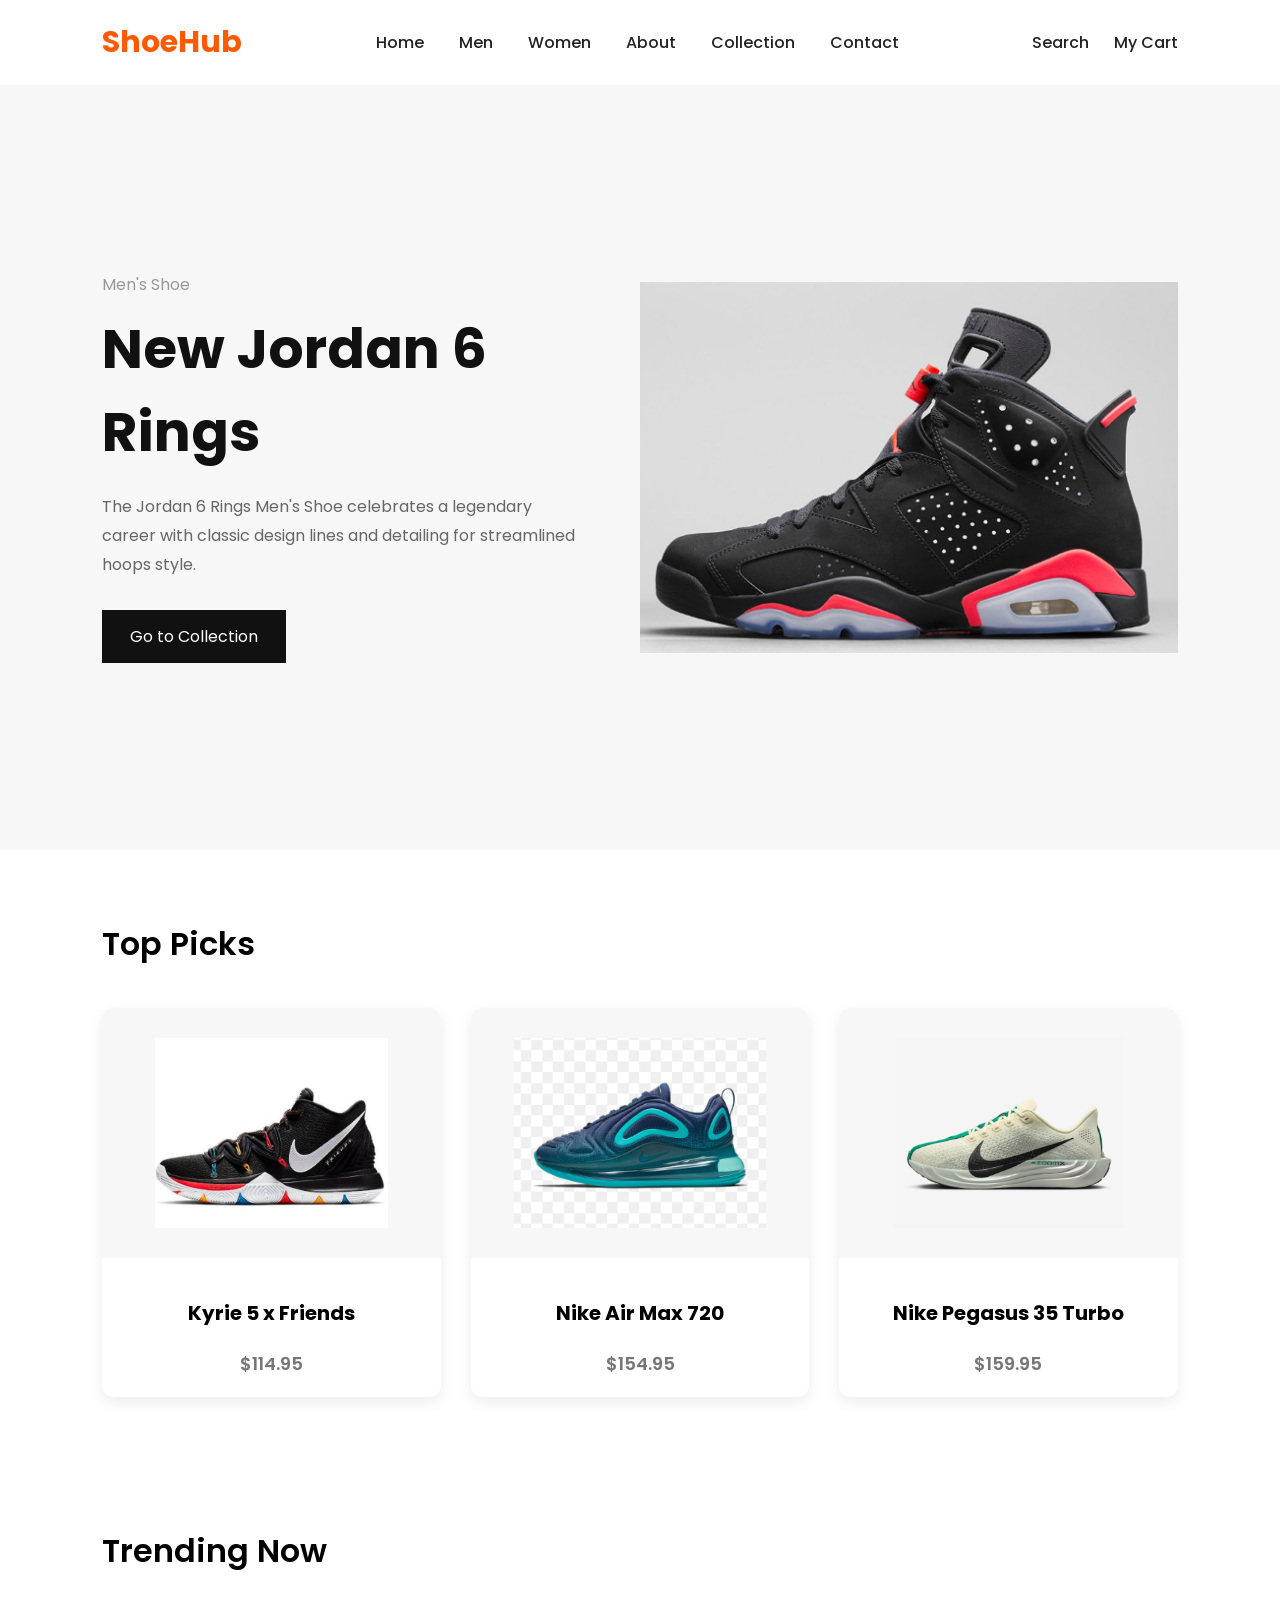
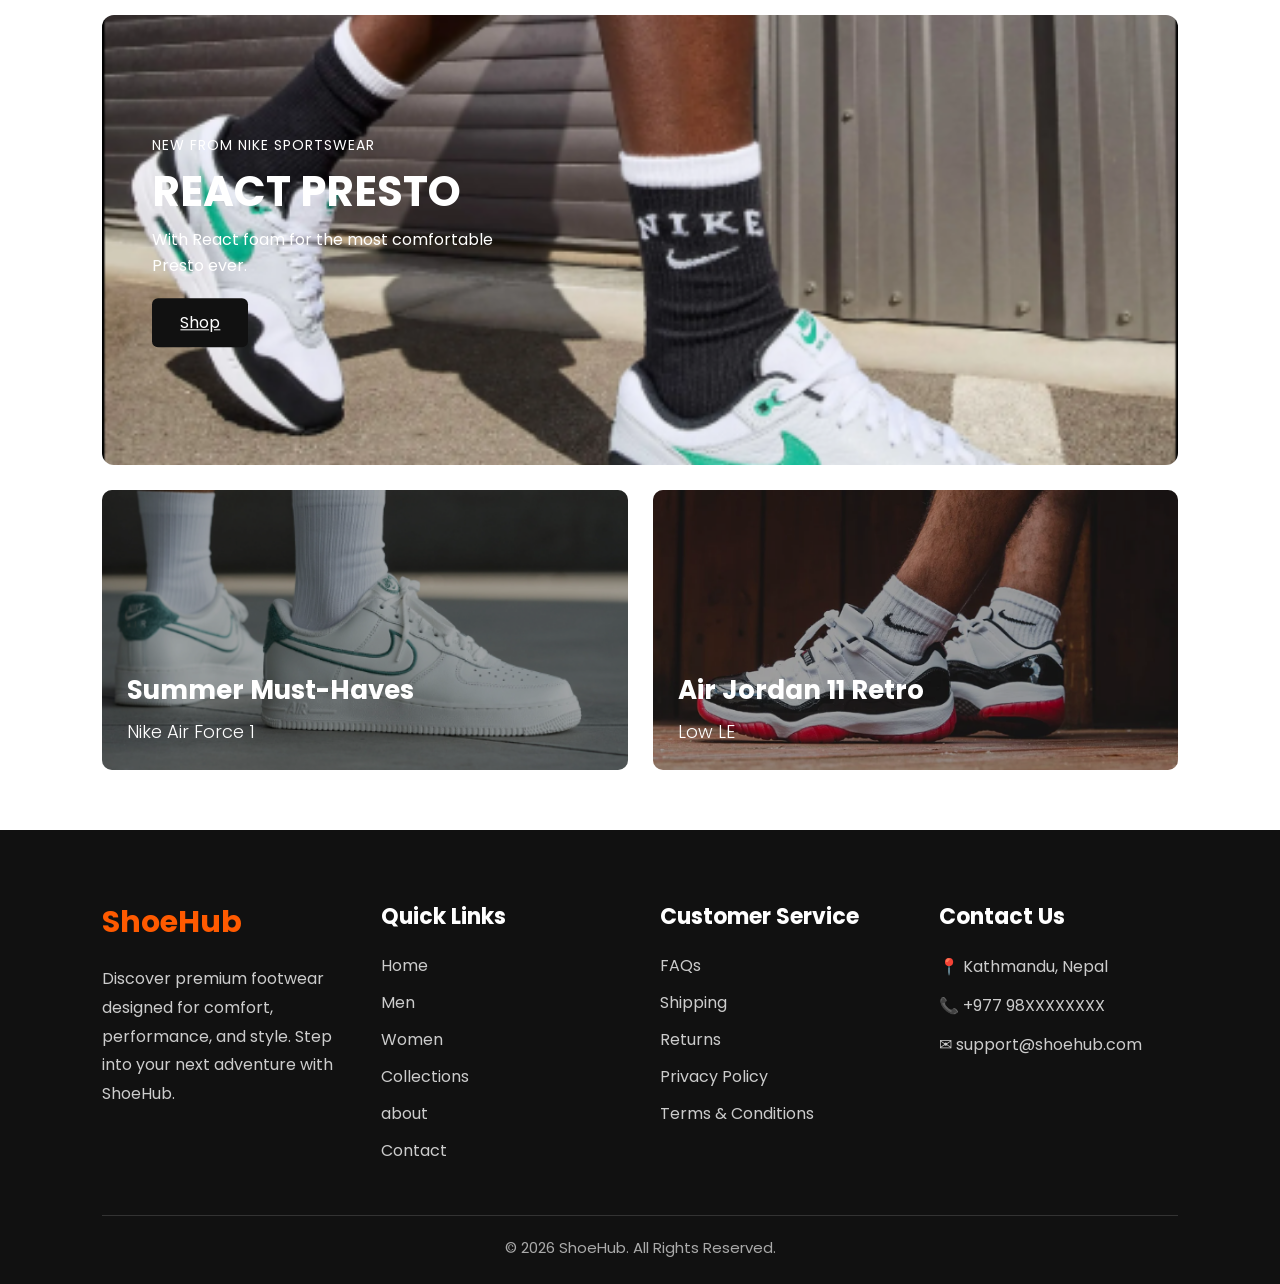
==== index.html @ 0c23a7a8 "Initial commit" ====
<!DOCTYPE html>
<html lang="en">

<head>
    <!-- Meta -->
    <meta charset="UTF-8">
    <meta name="viewport" content="width=device-width, initial-scale=1.0">

    <!-- Title -->
    <title>ShoeHub</title>

    <!-- CSS -->
    <link rel="stylesheet" href="style.css">

    <!-- Google Font -->
    <link href="https://fonts.googleapis.com/css2?family=Poppins:wght@300;400;500;600;700&display=swap"
        rel="stylesheet">
</head>

<body>

    <!-- =========================
            HEADER
    ========================== -->

    <header>

        <nav class="navbar">

            <!-- Logo -->
            <div class="logo">
                <h2>ShoeHub</h2>
            </div>

            <!-- Navigation -->
           <ul class="nav-links">
    <li><a href="index.html">Home</a></li>
    <li><a href="men.html">Men</a></li>
    <li><a href="women.html">Women</a></li>
    <li><a href="about.html">About</a></li>
    <li><a href="collection.html">Collection</a></li>
    <li><a href="contact.html">Contact</a></li>
</ul>

            <!-- Right Side -->
            <div class="nav-icons">
                <a href="#">Search</a>
                <a href="#">My Cart</a>
            </div>

        </nav>

    </header>

    <!-- =========================
             MAIN
    ========================== -->

    <main>

        <!-- ================= Hero ================= -->

        <section class="hero">

            <!-- Left Content -->
            <div class="hero-content">

                <p class="subtitle">Men's Shoe</p>

                <h1>New Jordan 6 Rings</h1>

                <p class="description">
                    The Jordan 6 Rings Men's Shoe celebrates a legendary career
                    with classic design lines and detailing for streamlined
                    hoops style.
                </p>

                <a href="#" class="hero-btn">
                    Go to Collection
                </a>

            </div>

            <!-- Right Image -->
            <div class="hero-image">

                <h2 class="hero-text">
                    AIR <br>
                    <span>JORDAN</span>
                </h2>

                <img src="images/hero-shoe.png" alt="Jordan Shoe">

            </div>

        </section>

        <!-- ================= Top Picks ================= -->

        <section class="top-picks">

            <div class="section-title">
                <h2>Top Picks</h2>
            </div>

            <div class="product-container">

                <!-- Product 1 -->
                <div class="product-card">
                    <img src="images/shoe1.png" alt="Kyrie 5 x Friends">
                    <h3>Kyrie 5 x Friends</h3>
                    <p>$114.95</p>
                </div>

                <!-- Product 2 -->
                <div class="product-card">
                    <img src="images/shoe2.png" alt="Nike Air Max 720">
                    <h3>Nike Air Max 720</h3>
                    <p>$154.95</p>
                </div>

                <!-- Product 3 -->
                <div class="product-card">
                    <img src="images/shoe3.png" alt="Nike Pegasus 35 Turbo">
                    <h3>Nike Pegasus 35 Turbo</h3>
                    <p>$159.95</p>
                </div>

            </div>

        </section>

        <!-- ================= Trending ================= -->

        <section class="trending">

            <div class="section-title">
                <h2>Trending Now</h2>
            </div>

            <!-- Large Banner -->

            <div class="trend-big">

                <img src="images/banner1.png" alt="React Presto Banner">

                <div class="trend-content">

                    <span>New from Nike Sportswear</span>

                    <h1>REACT PRESTO</h1>

                    <p>
                        With React foam for the most comfortable
                        Presto ever.
                    </p>

                    <a href="#">
                        Shop
                    </a>

                </div>

            </div>

            <!-- Small Banners -->

            <div class="trend-small">

                <div class="small-card">

                    <img src="images/banner2.png" alt="Nike Air Force 1">

                    <div class="overlay">
                        <h3>Summer Must-Haves</h3>
                        <p>Nike Air Force 1</p>
                    </div>

                </div>

                <div class="small-card">

                    <img src="images/banner3.png" alt="Air Jordan 11 Retro">

                    <div class="overlay">
                        <h3>Air Jordan 11 Retro</h3>
                        <p>Low LE</p>
                    </div>

                </div>

            </div>

        </section>

    </main>

   

   <!-- =========================
            FOOTER
========================= -->

<footer class="footer">

    <div class="footer-container">

        <!-- Logo & Description -->
        <div class="footer-box">
            <h2>ShoeHub</h2>

            <p>
                Discover premium footwear designed for
                comfort, performance, and style.
                Step into your next adventure with ShoeHub.
            </p>
        </div>

        <!-- Quick Links -->
        <div class="footer-box">
            <h3>Quick Links</h3>

            <ul>
                <li><a href="#">Home</a></li>
                <li><a href="#">Men</a></li>
                <li><a href="#">Women</a></li>
                <li><a href="#">Collections</a></li>
                <li><a href="#">about</a></li>

                <li><a href="#">Contact</a></li>
            </ul>
        </div>

        <!-- Customer Service -->
        <div class="footer-box">
            <h3>Customer Service</h3>

            <ul>
                <li><a href="#">FAQs</a></li>
                <li><a href="#">Shipping</a></li>
                <li><a href="#">Returns</a></li>
                <li><a href="#">Privacy Policy</a></li>
                <li><a href="#">Terms & Conditions</a></li>
            </ul>
        </div>

        <!-- Contact -->
        <div class="footer-box">
            <h3>Contact Us</h3>

            <p>📍 Kathmandu, Nepal</p>
            <p>📞 +977 98XXXXXXXX</p>
            <p>✉ support@shoehub.com</p>
        </div>

    </div>

    <hr>

    <div class="footer-bottom">
        <p>
            © 2026 ShoeHub. All Rights Reserved.
        </p>
    </div>

</footer>

</body>

</html>
---- style.css ----
/* Reset */
* {
    margin: 0;
    padding: 0;
    box-sizing: border-box;
}

body {
    font-family: "Poppins", sans-serif;
}

/* Navbar */
.navbar {
    display: flex;
    justify-content: space-between;
    align-items: center;
    padding: 20px 8%;
    background: #fff;
    box-shadow: 0 2px 10px rgba(0,0,0,0.1);
}

/* Logo */
.logo h2 {
    color: #ff5a00;
    font-size: 30px;
}

/* Navigation */
.nav-links {
    display: flex;
    list-style: none;
    gap: 35px;
}

.nav-links a {
    text-decoration: none;
    color: #222;
    font-weight: 500;
    transition: 0.3s;
}

.nav-links a:hover {
    color: #ff5a00;
}

/* Right Side */
.nav-icons {
    display: flex;
    gap: 25px;
}

.nav-icons a {
    text-decoration: none;
    color: #222;
    font-weight: 500;
}

.nav-icons a:hover {
    color: #ff5a00;
}

/* Hero Section */
.hero{
    display:flex;
    justify-content:space-between;
    align-items:center;
    padding:70px 8%;
    min-height:85vh;
    background:#f7f7f7;
    overflow:hidden;
}

/* Left Side */
.hero-content{
    width:45%;
}

.subtitle{
    color:#999;
    margin-bottom:10px;
}

.hero-content h1{
    font-size:55px;
    font-weight:700;
    color:#111;
    margin-bottom:20px;
}

.description{
    color:#666;
    line-height:1.8;
    margin-bottom:30px;
}

.hero-btn{
    display:inline-block;
    padding:14px 28px;
    background:#111;
    color:#fff;
    text-decoration:none;
    transition:.3s;
}

.hero-btn:hover{
    background:#f5a300;
}

/* Right Side */
.hero-image{
    width:50%;
    position:relative;
    display:flex;
    justify-content:center;
    align-items:center;
}

.hero-image img{
    width:600px;
    max-width:100%;
    position:relative;
    z-index:2;
}

/* Big Background Text */
.hero-text{
    position:absolute;
    font-size:120px;
    font-weight:800;
    color:#f5b400;
    line-height:.8;
    text-transform:uppercase;
    z-index:1;
}

.hero-text span{
    color:#111;
}
/* ================= Top Picks ================= */

/* ===============================
        Top Picks
================================= */

.top-picks {
    padding: 70px 8%;
}

.section-title {
    margin-bottom: 40px;
}

.section-title h2 {
    font-size: 32px;
    font-weight: 600;
}

/* Product Grid */

.product-container {
    display: grid;
    grid-template-columns: repeat(3, 1fr);
    gap: 30px;
}

/* Product Card */

.product-card {
    background: #fff;
    border-radius: 12px;
    overflow: hidden;
    box-shadow: 0 5px 15px rgba(0,0,0,.08);
    transition: .3s ease;
    text-align: center;
    padding-bottom: 20px;
}

.product-card:hover {
    transform: translateY(-10px);
    box-shadow: 0 12px 30px rgba(0,0,0,.15);
}

/* Image Container */

.product-card img {
    width: 100%;
    height: 250px;          /* Same height for every image */
    object-fit: contain;    /* Keeps shoe proportions */
    background: #f7f7f7;
    padding: 30px;
}

/* Product Name */

.product-card h3 {
    margin: 20px 15px 10px;
    font-size: 20px;
    min-height: 55px;       /* Same height even if text wraps */
    display: flex;
    align-items: center;
    justify-content: center;
}

/* Price */

.product-card p {
    color: #777;
    font-size: 18px;
    font-weight: 600;
}

/* ================= Trending ================= */

/* ===============================
        Trending Section
================================= */

.trending {
    padding: 60px 8%;
}

.trending h2 {
    font-size: 32px;
    font-weight: 600;
    margin-bottom: 30px;
}

/* Large Banner */

.trend-big {
    position: relative;
    height: 450px;      /* Reduced height */
    border-radius: 12px;
    overflow: hidden;
    margin-bottom: 25px;
}

.trend-big img {
    width: 100%;
    height: 100%;
    object-fit: cover;
    display: block;
}

.trend-content {
    position: absolute;
    top: 50%;
    left: 50px;
    transform: translateY(-50%);
    color: #fff;
    max-width: 350px;
}

.trend-content span {
    font-size: 14px;
    text-transform: uppercase;
    letter-spacing: 1px;
}

.trend-content h1 {
    font-size: 42px;
    margin: 12px 0;
    line-height: 1.1;
}

.trend-content p {
    font-size: 16px;
    line-height: 1.6;
    margin-bottom: 20px;
}

.trend-content a {
    display: inline-block;
    padding: 12px 28px;
    background: #111;
    color: #fff;
    border-radius: 6px;
    transition: 0.3s;
}

.trend-content a:hover {
    background: #ff5a00;
}
/* Bottom Cards */

/* ===============================
        Trending Small Cards
================================= */

.trend-small {
    display: grid;
    grid-template-columns: repeat(2, 1fr);
    gap: 25px;
}

.small-card {
    position: relative;
    height: 280px;       /* Same height for both cards */
    overflow: hidden;
    border-radius: 10px;
    cursor: pointer;
}

.small-card img {
    width: 100%;
    height: 100%;
    object-fit: cover;   /* Keeps image proportional */
    display: block;
    transition: 0.4s ease;
}

.small-card:hover img {
    transform: scale(1.08);
}

.overlay {
    position: absolute;
    left: 25px;
    bottom: 25px;
    color: #fff;
    z-index: 2;
}

.overlay h3 {
    font-size: 26px;
    margin-bottom: 8px;
}

.overlay p {
    font-size: 18px;
    font-weight: 300;
}

/* Dark overlay for better text visibility */
.small-card::before {
    content: "";
    position: absolute;
    inset: 0;
    background: rgba(0, 0, 0, 0.35);
    z-index: 1;
}

/* ===================================
            FOOTER
=================================== */

.footer{
    background:#111;
    color:#fff;
    padding:70px 8% 25px;
}

.footer-container{
    display:grid;
    grid-template-columns:repeat(4,1fr);
    gap:40px;
    margin-bottom:40px;
}

.footer-box h2{
    color:#ff5a00;
    font-size:30px;
    margin-bottom:20px;
}

.footer-box h3{
    font-size:22px;
    margin-bottom:20px;
}

.footer-box p{
    color:#ccc;
    line-height:1.8;
    margin-bottom:10px;
}

.footer-box ul{
    list-style:none;
}

.footer-box ul li{
    margin-bottom:12px;
}

.footer-box ul li a{
    text-decoration:none;
    color:#ccc;
    transition:.3s;
}

.footer-box ul li a:hover{
    color:#ff5a00;
    padding-left:6px;
}

.footer hr{
    border:none;
    height:1px;
    background:#333;
    margin-bottom:20px;
}

.footer-bottom{
    text-align:center;
}

.footer-bottom p{
    color:#aaa;
    font-size:15px;
}

/* ======================================
        RESPONSIVE DESIGN
====================================== */

/* ---------- Large Tablets ---------- */
@media (max-width: 1024px) {

    .navbar {
        padding: 20px 5%;
    }

    .hero {
        padding: 60px 5%;
    }

    .hero-content h1 {
        font-size: 42px;
    }

    .hero-text {
        font-size: 90px;
    }

    .product-container {
        grid-template-columns: repeat(2, 1fr);
    }

    .footer-container {
        grid-template-columns: repeat(2, 1fr);
    }

}

/* ---------- Tablets ---------- */
@media (max-width: 768px) {

    /* Navbar */
    .navbar {
        flex-direction: column;
        gap: 20px;
        padding: 20px;
    }

    .nav-links {
        flex-wrap: wrap;
        justify-content: center;
        gap: 18px;
    }

    .nav-icons {
        justify-content: center;
    }

    /* Hero */
    .hero {
        flex-direction: column-reverse;
        text-align: center;
        padding: 50px 20px;
    }

    .hero-content,
    .hero-image {
        width: 100%;
    }

    .hero-content {
        margin-top: 30px;
    }

    .hero-content h1 {
        font-size: 38px;
    }

    .hero-text {
        position: absolute;
        font-size: 70px;
    }

    .hero-image img {
        width: 100%;
        max-width: 420px;
    }

    /* Products */
    .product-container {
        grid-template-columns: repeat(2, 1fr);
        gap: 20px;
    }

    /* Trending */
    .trend-big {
        height: 350px;
    }

    .trend-content {
        left: 25px;
        max-width: 300px;
    }

    .trend-content h1 {
        font-size: 32px;
    }

    .trend-small {
        grid-template-columns: 1fr;
    }

    /* Footer */
    .footer-container {
        grid-template-columns: repeat(2, 1fr);
    }

}

/* ---------- Mobile ---------- */
@media (max-width: 576px) {

    /* Navbar */
    .logo h2 {
        font-size: 28px;
    }

    .nav-links {
        flex-direction: column;
        align-items: center;
        gap: 12px;
    }

    .nav-icons {
        flex-direction: column;
        align-items: center;
        gap: 10px;
    }

    /* Hero */

    .hero {
        min-height: auto;
        padding: 40px 20px;
    }

    .subtitle {
        font-size: 15px;
    }

    .hero-content h1 {
        font-size: 30px;
    }

    .description {
        font-size: 15px;
    }

    .hero-btn {
        padding: 12px 24px;
        font-size: 15px;
    }

    .hero-image img {
        width: 320px;
    }

    .hero-text {
        font-size: 52px;
    }

    /* Section Titles */

    .section-title h2,
    .trending h2 {
        font-size: 28px;
        text-align: center;
    }

    /* Products */

    .product-container {
        grid-template-columns: 1fr;
    }

    .product-card img {
        height: 220px;
    }

    /* Trending */

    .trend-big {
        height: 250px;
    }

    .trend-content {
        left: 20px;
        right: 20px;
    }

    .trend-content h1 {
        font-size: 26px;
    }

    .trend-content p {
        font-size: 14px;
    }

    .trend-content a {
        padding: 10px 20px;
    }

    .small-card {
        height: 220px;
    }

    .overlay h3 {
        font-size: 20px;
    }

    .overlay p {
        font-size: 15px;
    }

    /* Footer */

    .footer {
        padding: 50px 20px 20px;
    }

    .footer-container {
        grid-template-columns: 1fr;
        text-align: center;
    }

    .footer-box h2 {
        font-size: 28px;
    }

    .footer-box h3 {
        font-size: 22px;
    }

}

/*====================================
            ABOUT HERO
=====================================*/


.about-hero{
    display:flex;
    align-items:center;
    justify-content:space-between;
    gap:60px;
    padding:90px 8%;
    background:#f8f8f8;
}

.about-content,
.about-image{
    flex:1;
}

.about-content span{
    color:#ff5a00;
    font-weight:600;
    letter-spacing:2px;
}

.about-content h1{
    font-size:52px;
    margin:20px 0;
    color:#111;
}

.about-content p{
    color:#666;
    line-height:1.8;
    margin-bottom:25px;
}

.about-image img{
    width:100%;
    border-radius:15px;
    box-shadow:0 15px 40px rgba(0,0,0,.15);
}

/* Story */

.story{
    display:flex;
    align-items:center;
    gap:60px;
    padding:90px 8%;
}

.story-image,
.story-content{
    flex:1;
}

.story img{
    width:100%;
    border-radius:15px;
}

.story-content h2{
    font-size:42px;
    margin-bottom:20px;
}

.story-content p{
    color:#666;
    line-height:1.8;
}

/* Mission */

.mission{
    display:grid;
    grid-template-columns:repeat(2,1fr);
    gap:30px;
    padding:90px 8%;
    background:#f8f8f8;
}

.mission-card{
    background:#fff;
    padding:40px;
    border-radius:15px;
    box-shadow:0 5px 20px rgba(0,0,0,.08);
}

.mission-card h2{
    margin-bottom:20px;
}

/* Features */

.features{
    padding:90px 8%;
    text-align:center;
}

.features h2{
    margin-bottom:50px;
    font-size:40px;
}

.feature-grid{
    display:grid;
    grid-template-columns:repeat(3,1fr);
    gap:30px;
}

.feature-card{
    background:#fff;
    padding:40px;
    border-radius:15px;
    box-shadow:0 5px 20px rgba(0,0,0,.08);
}

.feature-card h3{
    margin-bottom:15px;
}

/* Stats */

.stats{
    padding:80px 8%;
    display:grid;
    grid-template-columns:repeat(4,1fr);
    background:#111;
    color:#fff;
    text-align:center;
}

.stat h2{
    font-size:42px;
    color:#ff5a00;
}

.stat p{
    margin-top:10px;
}

/* Team */

.team{
    padding:90px 8%;
    text-align:center;
}

.team h2{
    margin-bottom:50px;
    font-size:40px;
}

.team-container{
    display:grid;
    grid-template-columns:repeat(3,1fr);
    gap:30px;
}

.team-card{
    background:#fff;
    border-radius:15px;
    overflow:hidden;
    box-shadow:0 5px 20px rgba(0,0,0,.08);
}

.team-card img{
    width:100%;
    height:320px;
    object-fit:cover;
}

.team-card h3{
    margin-top:20px;
}

.team-card p{
    margin:15px 0 25px;
    color:#666;
}


/*=====================================
        CONTACT HERO
=====================================*/

.contact-hero{
    width:100%;
    height:60vh;

    background:url("images/banner3.png") center center/cover no-repeat;

    position:relative;
}

.contact-overlay{
    width:100%;
    height:100%;

    background:rgba(0,0,0,.55);

    display:flex;
    flex-direction:column;
    justify-content:center;
    align-items:center;

    text-align:center;

    color:#fff;

    padding:20px;
}

.contact-overlay span{
    color:#ff5a00;
    font-size:15px;
    font-weight:600;
    letter-spacing:3px;
    text-transform:uppercase;
}

.contact-overlay h1{
    font-size:58px;
    margin:20px 0;
}

.contact-overlay p{
    width:650px;
    max-width:90%;
    line-height:1.8;
    color:#eee;
}


/*=====================================
        CONTACT SECTION
=====================================*/

.contact-section{
    padding:100px 8%;

    display:grid;
    grid-template-columns:1fr 1.3fr;
    gap:60px;

    background:#fafafa;
}


/* Left */

.contact-info h2{
    font-size:36px;
    margin-bottom:30px;
    color:#111;
}

.info-card{
    background:#fff;

    padding:30px;

    border-radius:12px;

    margin-bottom:20px;

    box-shadow:0 10px 25px rgba(0,0,0,.08);

    transition:.3s;
}

.info-card:hover{
    transform:translateY(-8px);
}

.info-card h3{
    color:#ff5a00;
    margin-bottom:12px;
}

.info-card p{
    color:#666;
    line-height:1.8;
}


/* Right */

.contact-form{
    background:#fff;

    padding:45px;

    border-radius:15px;

    box-shadow:0 15px 40px rgba(0,0,0,.08);
}

.contact-form h2{
    font-size:36px;
    margin-bottom:30px;
}

.contact-form form{
    display:flex;
    flex-direction:column;
    gap:20px;
}

.contact-form input,
.contact-form textarea{

    width:100%;

    padding:18px;

    border:1px solid #ddd;

    border-radius:8px;

    outline:none;

    font-size:16px;

    font-family:"Poppins",sans-serif;

    transition:.3s;
}

.contact-form input:focus,
.contact-form textarea:focus{

    border-color:#ff5a00;
}

.contact-form textarea{
    resize:none;
}

.contact-form button{

    width:220px;

    padding:16px;

    background:#111;

    color:#fff;

    border:none;

    border-radius:8px;

    cursor:pointer;

    font-size:16px;

    transition:.3s;
}

.contact-form button:hover{

    background:#ff5a00;
}


/*=====================================
        STORE SECTION
=====================================*/

.store{

    display:flex;

    align-items:center;

    justify-content:space-between;

    gap:60px;

    padding:100px 8%;
}

.store-content,
.store-image{
    flex:1;
}

.store-content span{

    color:#ff5a00;

    font-weight:600;

    letter-spacing:3px;

    text-transform:uppercase;
}

.store-content h2{

    font-size:50px;

    margin:20px 0;

    color:#111;
}

.store-content p{

    color:#666;

    line-height:1.9;

    margin-bottom:35px;
}

.store-image img{

    width:100%;

    border-radius:20px;

    box-shadow:0 20px 40px rgba(0,0,0,.12);

    transition:.4s;
}

.store-image img:hover{

    transform:scale(1.03);
}


/*=====================================
        MAP
=====================================*/

.map{

    padding:0 8% 100px;
}

.map iframe{

    width:100%;

    height:450px;

    border:none;

    border-radius:20px;

    box-shadow:0 15px 35px rgba(0,0,0,.1);
}


/*=====================================
        RESPONSIVE
=====================================*/

@media(max-width:992px){

.contact-section{

    grid-template-columns:1fr;
}

.store{

    flex-direction:column;
}

.contact-overlay h1{

    font-size:42px;
}

.store-content h2{

    font-size:38px;
}

}

@media(max-width:768px){

.contact-overlay h1{

    font-size:34px;
}

.contact-info h2,
.contact-form h2{

    font-size:30px;
}

.contact-form{

    padding:30px;
}

.contact-form button{

    width:100%;
}

.store-content h2{

    font-size:32px;
}

.map iframe{

    height:320px;
}

}
/*=====================================
        RESPONSIVE DESIGN
=====================================*/

/* ---------- Laptop ---------- */

@media (max-width: 1200px){

    .hero-content h1{
        font-size:48px;
    }

    .hero-text{
        font-size:90px;
    }

    .about-content h1{
        font-size:45px;
    }

    .store-content h2{
        font-size:42px;
    }

}


/* ---------- Tablet ---------- */

@media (max-width:992px){

/* Navbar */

.navbar{
    flex-direction:column;
    gap:20px;
}

.nav-links{
    flex-wrap:wrap;
    justify-content:center;
}

.nav-icons{
    justify-content:center;
}

/* Hero */

.hero{
    flex-direction:column-reverse;
    text-align:center;
    padding:60px 8%;
}

.hero-content,
.hero-image{
    width:100%;
}

.hero-content h1{
    font-size:42px;
}

.hero-text{
    font-size:80px;
}

/* Products */

.product-container{
    grid-template-columns:repeat(2,1fr);
}

/* Trending */

.trend-big{
    height:350px;
}

.trend-content{
    left:35px;
}

.trend-content h1{
    font-size:34px;
}

.trend-small{
    grid-template-columns:1fr;
}

/* Footer */

.footer-container{
    grid-template-columns:repeat(2,1fr);
}

/* About */

.about-hero{
    flex-direction:column;
}

.story{
    flex-direction:column;
}

.mission{
    grid-template-columns:1fr;
}

.feature-grid{
    grid-template-columns:1fr;
}

.stats{
    grid-template-columns:repeat(2,1fr);
    gap:30px;
}

.team-container{
    grid-template-columns:repeat(2,1fr);
}

/* Contact */

.contact-section{
    grid-template-columns:1fr;
}

.store{
    flex-direction:column;
    text-align:center;
}

.store-content h2{
    font-size:38px;
}

.contact-overlay h1{
    font-size:42px;
}

}


/* ---------- Mobile ---------- */

@media (max-width:768px){

/* Navbar */

.navbar{
    padding:18px 5%;
}

.logo h2{
    font-size:26px;
}

.nav-links{
    gap:18px;
}

.nav-links a{
    font-size:15px;
}

.nav-icons{
    gap:15px;
}

.nav-icons a{
    font-size:15px;
}

/* Hero */

.hero{
    padding:50px 5%;
}

.hero-content h1{
    font-size:34px;
}

.description{
    font-size:15px;
}

.hero-text{
    font-size:55px;
}

/* Section Titles */

.section-title h2,
.trending h2,
.features h2,
.team h2{
    font-size:30px;
}

/* Products */

.product-container{
    grid-template-columns:1fr;
}

.product-card img{
    height:220px;
}

/* Trending */

.trend-big{
    height:280px;
}

.trend-content{
    left:20px;
}

.trend-content h1{
    font-size:28px;
}

.trend-content p{
    font-size:14px;
}

.small-card{
    height:230px;
}

/* Footer */

.footer-container{
    grid-template-columns:1fr;
    text-align:center;
}

/* About */

.about-hero,
.story{
    padding:60px 5%;
}

.about-content h1{
    font-size:36px;
}

.story-content h2{
    font-size:34px;
}

.stats{
    grid-template-columns:1fr;
}

.team-container{
    grid-template-columns:1fr;
}

/* Contact */

.contact-overlay h1{
    font-size:32px;
}

.contact-overlay p{
    font-size:15px;
}

.contact-info h2,
.contact-form h2{
    font-size:28px;
}

.contact-form{
    padding:25px;
}

.contact-form button{
    width:100%;
}

.store{
    padding:60px 5%;
}

.store-content h2{
    font-size:32px;
}

.map{
    padding:0 5% 60px;
}

.map iframe{
    height:300px;
}

}


/* ---------- Small Mobile ---------- */

@media (max-width:480px){

.hero-content h1{
    font-size:28px;
}

.hero-text{
    font-size:42px;
}

.about-content h1{
    font-size:30px;
}

.story-content h2{
    font-size:28px;
}

.contact-overlay h1{
    font-size:28px;
}

.trend-content h1{
    font-size:22px;
}

.hero-btn,
.learn-btn,
.contact-form button{
    width:100%;
    text-align:center;
}

.about-btns{
    flex-direction:column;
}

}
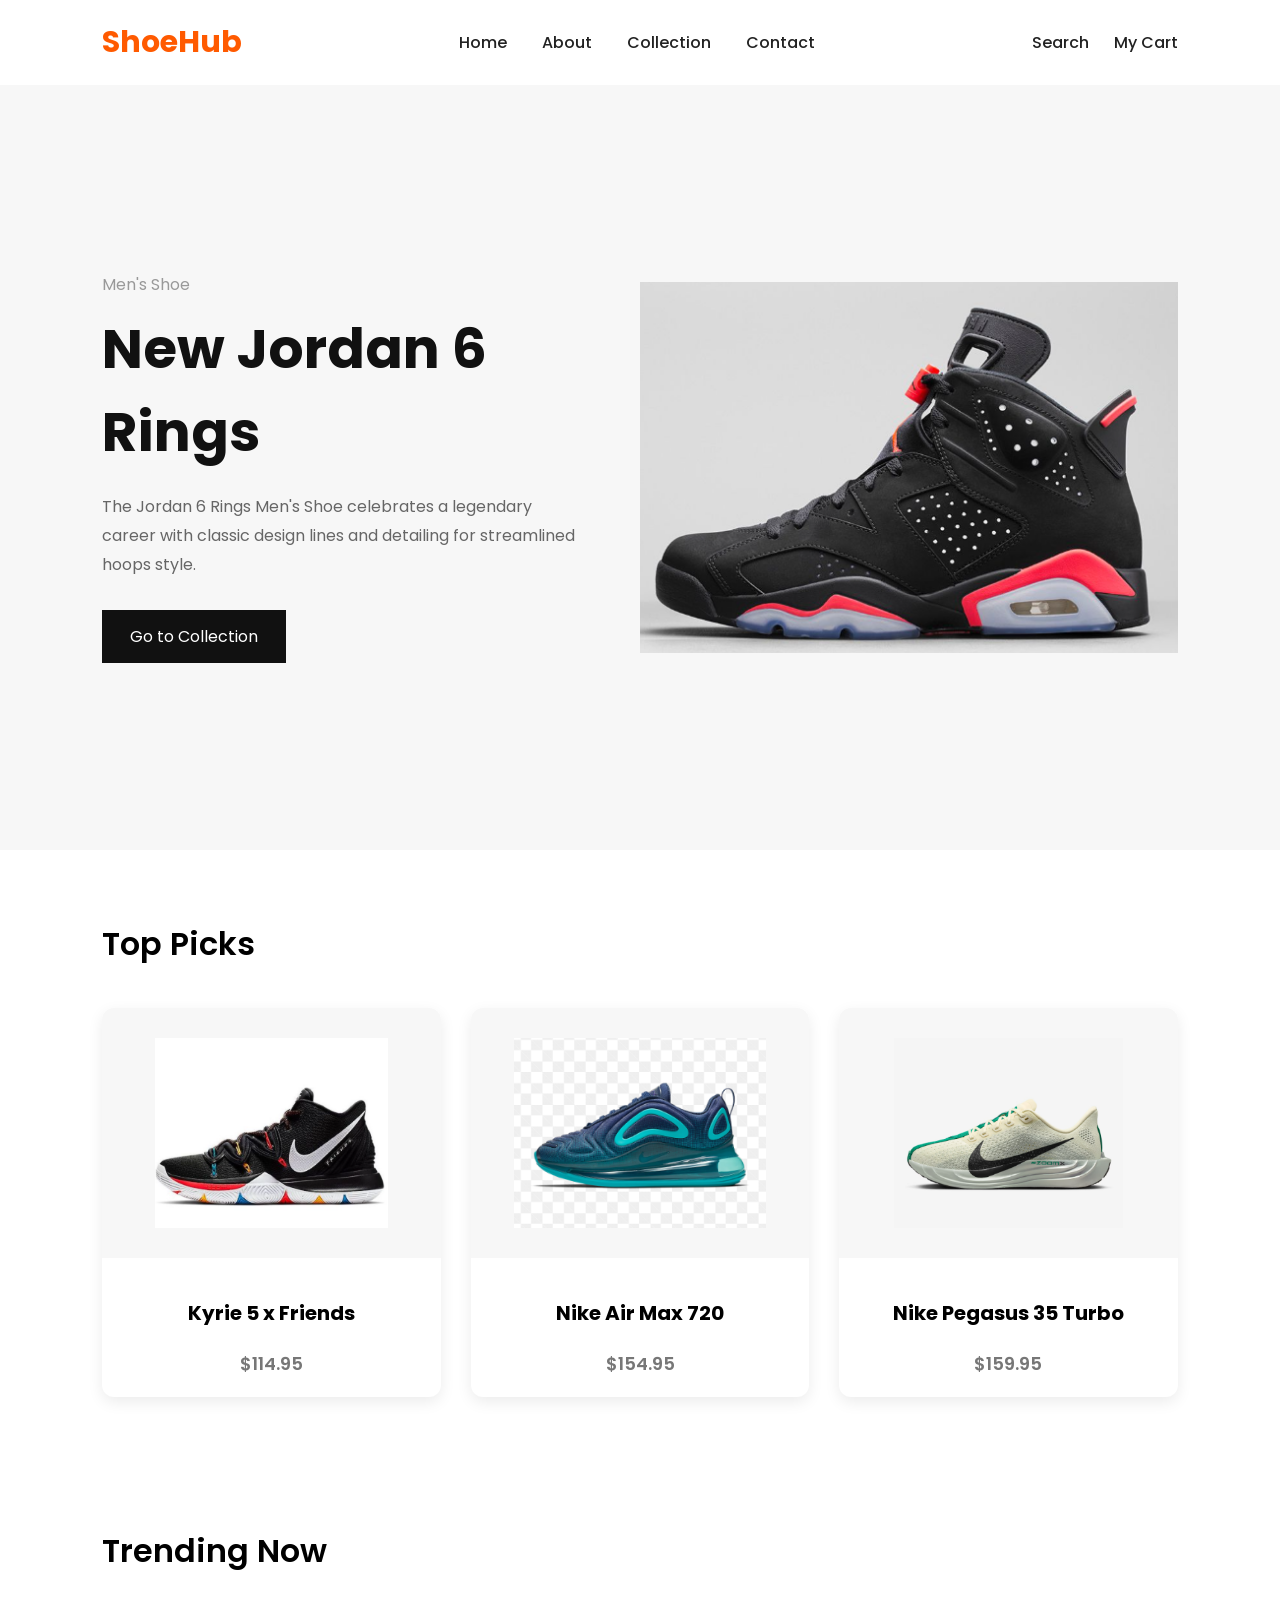
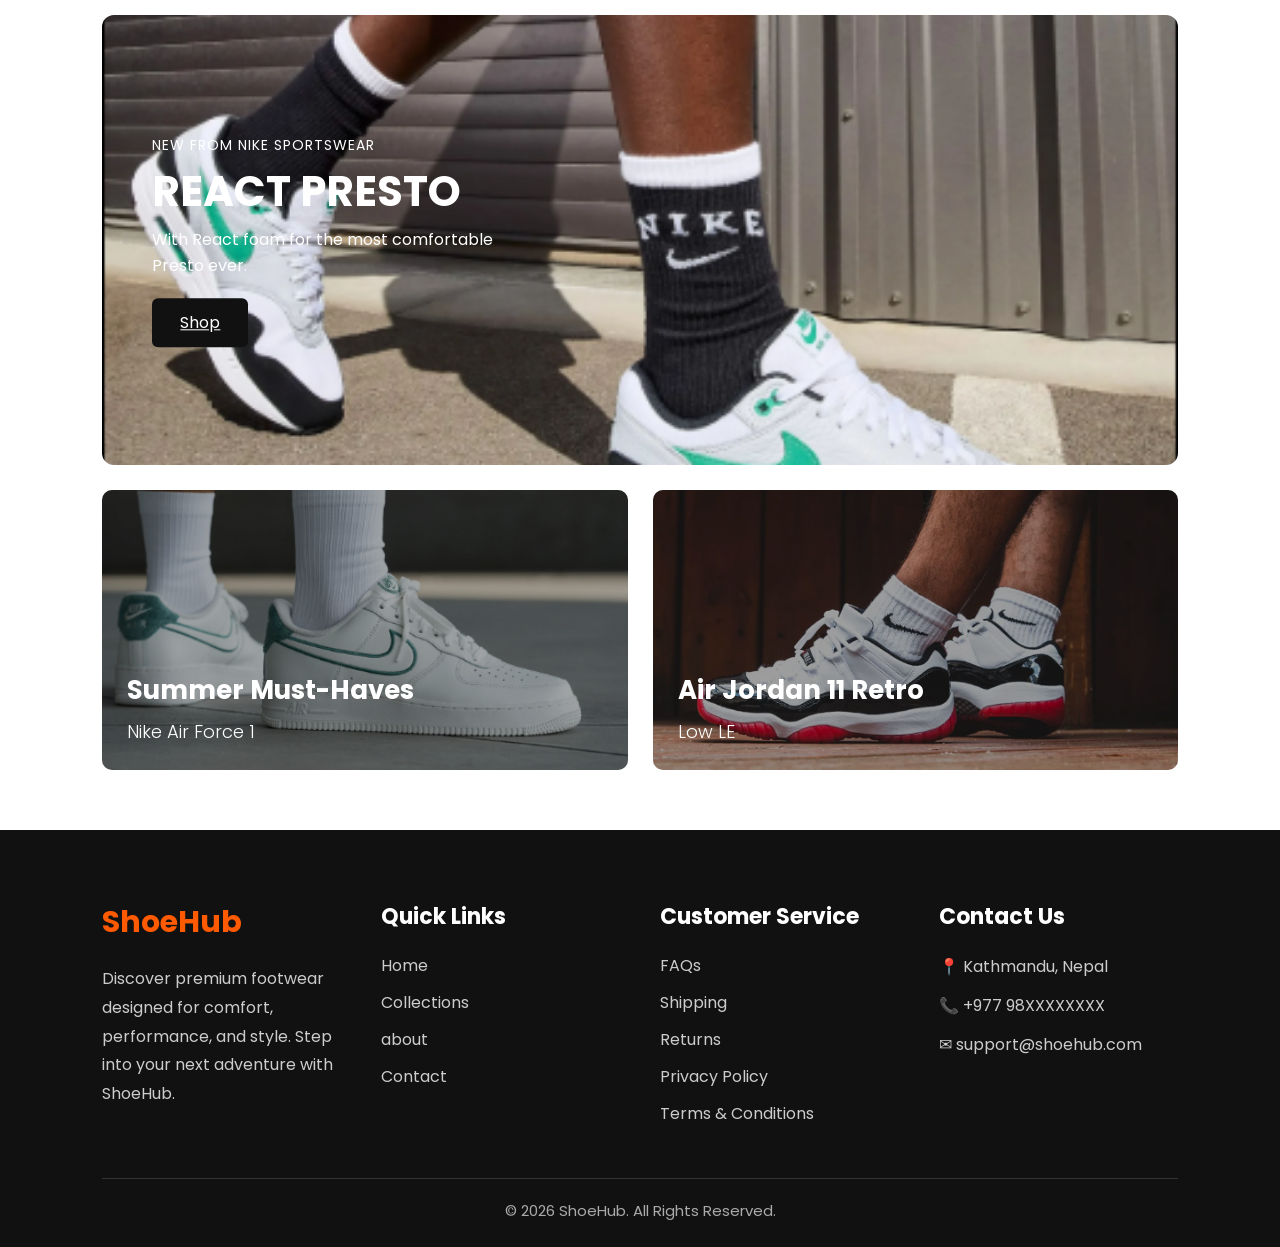
==== commit 95ec4c7c: "finished" ====
--- a/index.html
+++ b/index.html
@@ -35,8 +35,7 @@
             <!-- Navigation -->
            <ul class="nav-links">
     <li><a href="index.html">Home</a></li>
-    <li><a href="men.html">Men</a></li>
-    <li><a href="women.html">Women</a></li>
+   
     <li><a href="about.html">About</a></li>
     <li><a href="collection.html">Collection</a></li>
     <li><a href="contact.html">Contact</a></li>
@@ -222,8 +221,7 @@
 
             <ul>
                 <li><a href="#">Home</a></li>
-                <li><a href="#">Men</a></li>
-                <li><a href="#">Women</a></li>
+            
                 <li><a href="#">Collections</a></li>
                 <li><a href="#">about</a></li>
 
--- a/style.css
+++ b/style.css
@@ -793,42 +793,52 @@
 
 /* Team */
 
-.team{
-    padding:90px 8%;
-    text-align:center;
-}
-
-.team h2{
-    margin-bottom:50px;
-    font-size:40px;
-}
-
-.team-container{
-    display:grid;
-    grid-template-columns:repeat(3,1fr);
-    gap:30px;
-}
-
-.team-card{
-    background:#fff;
-    border-radius:15px;
-    overflow:hidden;
-    box-shadow:0 5px 20px rgba(0,0,0,.08);
-}
-
-.team-card img{
-    width:100%;
-    height:320px;
-    object-fit:cover;
-}
-
-.team-card h3{
-    margin-top:20px;
-}
-
-.team-card p{
-    margin:15px 0 25px;
-    color:#666;
+.team {
+    padding: 90px 8%;
+    text-align: center;
+}
+
+.team h2 {
+    margin-bottom: 50px;
+    font-size: 40px;
+}
+
+.team-container {
+    display: grid;
+    grid-template-columns: repeat(3, 1fr);
+    gap: 30px;
+}
+
+.team-card {
+    background: #fff;
+    border-radius: 15px;
+    overflow: hidden;
+    box-shadow: 0 8px 25px rgba(0,0,0,.08);
+    transition: 0.3s ease;
+}
+
+.team-card:hover {
+    transform: translateY(-8px);
+    box-shadow: 0 15px 35px rgba(0,0,0,.15);
+}
+
+.team-card img {
+    width: 100%;
+    height: 320px;
+    object-fit: contain;   /* Shows the full image */
+    background: #f8f8f8;   /* Fills empty space neatly */
+    padding: 15px;
+}
+
+.team-card h3 {
+    margin: 20px 0 10px;
+    font-size: 22px;
+}
+
+.team-card p {
+    margin-bottom: 25px;
+    color: #666;
+    font-size: 16px;
 }
 
 
